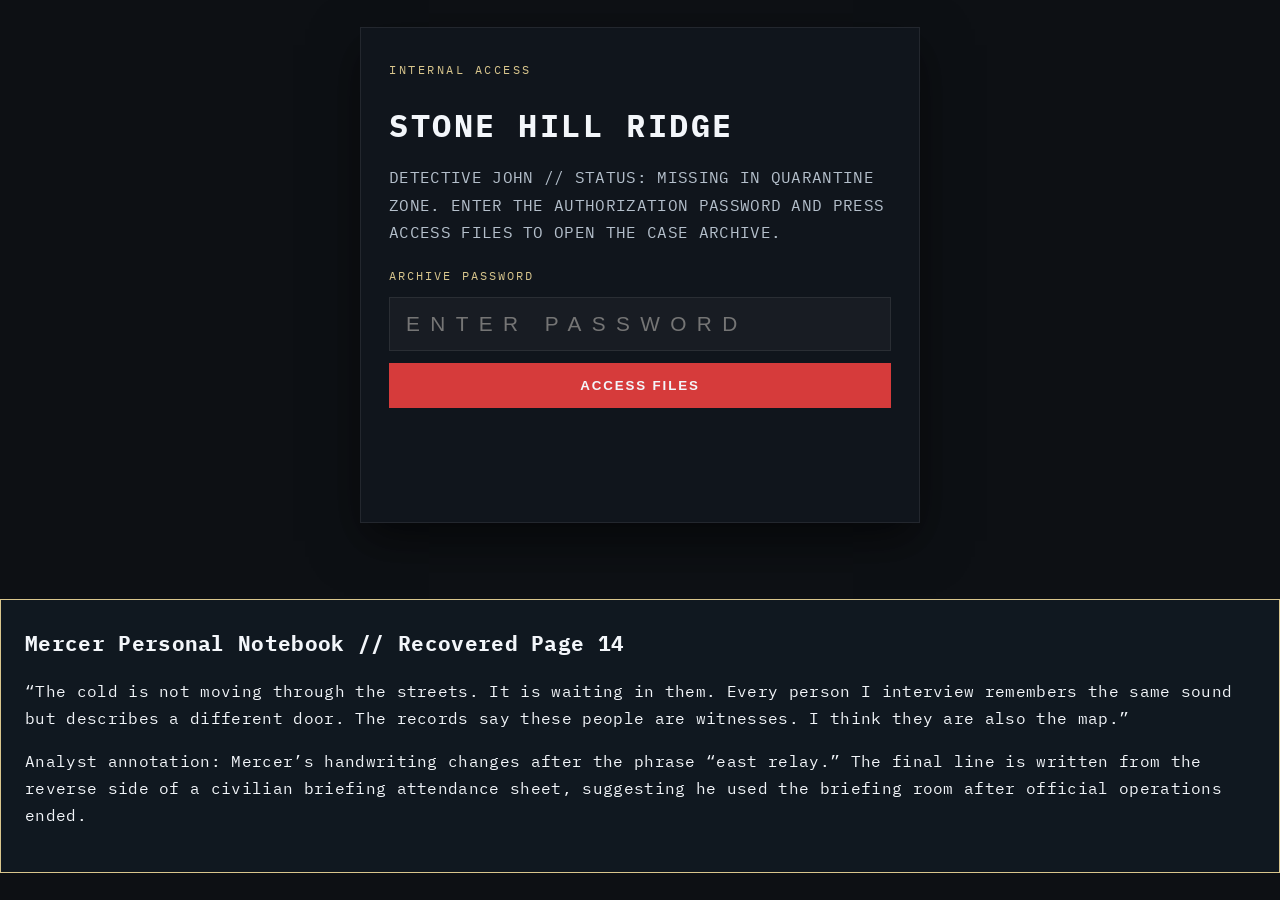
==== index.html @ ef1b730a "Add files via upload" ====
<!DOCTYPE html>
<html lang="en">
  <head>
    <meta charset="UTF-8" />
    <meta name="viewport" content="width=device-width, initial-scale=1.0" />
    <title>Stone Hill Ridge // Case File</title>
    <meta
      name="description"
      content="Restricted internal investigation portal for Stone Hill Ridge, the quarantined town and the disappearance of Detective John."
    />
    <link rel="preconnect" href="https://fonts.googleapis.com" />
    <link rel="preconnect" href="https://fonts.gstatic.com" crossorigin />
    <link
      href="https://fonts.googleapis.com/css2?family=IBM+Plex+Mono:wght@400;500;600;700&display=swap"
      rel="stylesheet"
    />
    <link rel="stylesheet" href="styles.css" />
  </head>
  <body>
    <div class="access-overlay" id="accessOverlay">
      <div class="access-panel">
        <div class="access-topline">INTERNAL ACCESS</div>
        <h1>STONE HILL RIDGE</h1>
        <p>
          DETECTIVE JOHN // STATUS: MISSING IN QUARANTINE ZONE. ENTER THE AUTHORIZATION PASSWORD AND PRESS ACCESS FILES TO OPEN THE CASE ARCHIVE.
        </p>

        <form id="passwordForm" class="password-form" autocomplete="off">
          <label for="password">ARCHIVE PASSWORD</label>
          <input id="password" type="password" maxlength="8" autocomplete="current-password" placeholder="ENTER PASSWORD" required />
          <button type="submit">ACCESS FILES</button>
        </form>

        <p id="lockdownTimer" class="lockdown-timer" aria-live="polite"></p>
        <p id="errorMessage" class="error-message">ACCESS DENIED.</p>
      </div>
      <div class="intel-panel intel-feature">
        <h4>Mercer Personal Notebook // Recovered Page 14</h4>
        <p>“The cold is not moving through the streets. It is waiting in them. Every person I interview remembers the same sound but describes a different door. The records say these people are witnesses. I think they are also the map.”</p>
        <p>Analyst annotation: Mercer’s handwriting changes after the phrase “east relay.” The final line is written from the reverse side of a civilian briefing attendance sheet, suggesting he used the briefing room after official operations ended.</p>
      </div>
    </div>

    <div class="site-shell" id="siteShell">
      <div class="scanlines"></div>

      <header class="topbar">
        <div class="container topbar-inner">
          <div class="brand">
            <div class="brand-mark">DRA</div>
            <div>
              <p class="eyebrow">Department of Red Range Alerts</p>
              <h1>STONE HILL RIDGE</h1>
            </div>
          </div>

          <nav class="main-nav" aria-label="Main navigation">
            <a href="#overview">Overview</a>
            <a href="#reports">Reports</a>
            <a href="#personnel">Personnel</a>
            <a href="#intel">Intel</a>
            <a href="#deep-archive">Deep Archive</a>
            <a href="#civilians">Civilians</a>
            <a href="#data">Data</a>
          </nav>

          <div class="status-pill">
            <span class="dot"></span>
            LOCKDOWN ZONE
          </div>
        </div>
      </header>

      <main id="overview">
        <section class="hero">
          <div class="container hero-grid">
            <div class="hero-copy">
              <p class="tag">D.R.R.A. // DEPARTMENT OF RED RANGE ALERTS // FIELD BRIEFING NO. 17</p>
              <h2>THE FREEZING HAS ENTERED STONE HILL RIDGE.</h2>
              <p>
                Stone Hill Ridge is a sealed municipal district currently operating under emergency quarantine after a rapid and unexplained outbreak of the condition classified as The Freezing. Civil movement is restricted, communications are monitored, and all active investigation remains under federal oversight due to the unresolved disappearance of Detective John Mercer.
              </p>

              <div class="hero-actions">
                <button class="btn btn-primary" id="lockdownButton" type="button">LOCKDOWN ACTIVE</button>
                <a class="btn btn-secondary" href="#intel">VIEW INTEL</a>
              </div>

              <ul class="hero-points">
                <li>Quarantine enforcement remains active across all residential sectors</li>
                <li>Field operators report severe cold-related degeneration and neurological collapse</li>
                <li>Detective John Mercer was last observed entering the archive district before signal loss</li>
              </ul>

              <div class="disclaimer">
                D.R.R.A. NOTICE: THIS FILE CONTAINS RESTRICTED INTEL. UNAUTHORIZED DISCLOSURE, REPRODUCTION, OR LEAKING OF ANY INFORMATION IS PROHIBITED UNDER FEDERAL REGULATION.
              </div>
            </div>

            <div class="hero-panel">
              <div class="panel-card">
                <p class="panel-label">CURRENT STATUS</p>
                <h3>LOCKDOWN</h3>
                <div class="readout">
                  <div>
                    <span>Population</span>
                    <strong>1,420</strong>
                  </div>
                  <div>
                    <span>Casualties</span>
                    <strong>318</strong>
                  </div>
                  <div>
                    <span>Missing</span>
                    <strong>27</strong>
                  </div>
                  <div>
                    <span>Detective John</span>
                    <strong>STATUS: MISSING</strong>
                  </div>
                </div>
              </div>
            </div>
          </div>
        </section>

        <section class="stats">
          <div class="container stats-grid">
            <div class="stat-box">
              <strong>318</strong>
              <span>Casualties</span>
            </div>
            <div class="stat-box">
              <strong>27</strong>
              <span>Missing</span>
            </div>
            <div class="stat-box">
              <strong>14</strong>
              <span>Quarantine Days</span>
            </div>
            <div class="stat-box">
              <strong>01</strong>
              <span>Unresolved Lead</span>
            </div>
          </div>
        </section>

        <section id="reports" class="section about">
          <div class="container split-layout">
            <div>
              <p class="section-tag">OPERATIONS SUMMARY</p>
              <h3>OFFICIAL RESPONSE TO A DEGRADING COMMUNITY EVENT.</h3>
            </div>
            <div>
              <p>
                Following repeated reports of sudden cold exposure, neurological inability, and localized collapses, Stone Hill Ridge was placed under emergency containment. Residents were confined to sector blocks, municipal transit ceased, and all access to the eastern archive corridor was suspended. A number of infection clusters align with former service tunnels and storage depots, suggesting the incident is not isolated to the public health sphere but also to internal administrative disruption.
              </p>
            </div>
          </div>
        </section>

        <section class="section services">
          <div class="container">
            <div class="section-heading">
              <p class="section-tag">CASE FILES</p>
              <h3>INCIDENT REPORTS AND FIELD DOCUMENTS.</h3>
            </div>

            <div class="card-grid">
              <article class="service-card">
                <div class="icon">01</div>
                <h4>Q-17 / Lockdown Directive</h4>
                <p>Emergency quarantine enacted after multiple concurrent failures in municipal response infrastructure and public communication.</p>
              </article>
              <article class="service-card">
                <div class="icon">02</div>
                <h4>Medical Failure Index</h4>
                <p>Symptoms show marked hypothermia, central nervous impairment, and irreversible motor collapse in advanced stages.</p>
              </article>
              <article class="service-card">
                <div class="icon">03</div>
                <h4>East Checkpoint Breach</h4>
                <p>Security records show a gap in surveillance coverage at the ridge access checkpoint preceding the disappearance.</p>
              </article>
              <article class="service-card">
                <div class="icon">04</div>
                <h4>Missing Personnel</h4>
                <p>Detective John Mercer was last seen near the archive intake wing, carrying restricted investigation notes.</p>
              </article>
            </div>
          </div>
        </section>

        <section id="personnel" class="section updates alt-bg">
          <div class="container">
            <div class="section-heading">
              <p class="section-tag">PERSONNEL & INTERCEPTS</p>
              <h3>PRIVATE STATEMENTS AND QUARANTINE NOTES.</h3>
            </div>

            <div class="news-grid">
              <article class="news-item">
                <span class="date">BIOGRAPHY</span>
                <h4>Detective John Mercer</h4>
                <p>Senior field investigator attached to internal security. Mercer was assigned to a restricted trace operation in Stone Hill Ridge after recurring anomalies in public response logs and quarantine administration.</p>
              </article>
              <article class="news-item">
                <span class="date">FIELD NOTE</span>
                <h4>Final Transmission</h4>
                <p>"The town is not sick. It is changing." The transmission cut off approximately 02:17 local time, immediately after the archive relay was disabled.</p>
              </article>
              <article class="news-item">
                <span class="date">EYEWITNESS</span>
                <h4>Resident Statement</h4>
                <p>A civilian witness reported hearing a low mechanical vibration beneath the street before dawn and seeing a figure moving between shuttered windows in the east block.</p>
              </article>
            </div>
          </div>
        </section>

        <section id="intel" class="section data-block">
          <div class="container">
            <div class="section-heading">
              <p class="section-tag">INTELLIGENCE // THE FREEZING</p>
              <h3>FOUNDATIONAL ANALYSIS OF THE OUTBREAK.</h3>
            </div>

            <div class="intel-grid">
              <div class="intel-panel">
                <h4>Primary Symptoms</h4>
                <ul>
                  <li>Severe shivering and rapid core temperature collapse</li>
                  <li>Blue-to-gray skin discoloration, tissue hardening, and frost-like surface damage</li>
                  <li>Progressive speech disruption, memory fragmentation, and disrupted gait</li>
                  <li>Extreme neurological distress followed by sudden loss of motor function</li>
                  <li>Respiratory strain and muscular rigidity in advanced phases</li>
                  <li>Documentation indicates erratic thermal readings even in heated interiors</li>
                </ul>
              </div>

              <div class="intel-panel">
                <h4>Transmission & Pattern Analysis</h4>
                <ul>
                  <li>Exposure patterns cluster near enclosed public spaces and old municipal corridors</li>
                  <li>Cases accelerate after direct contact, contaminated water exposure, and confined air conditions</li>
                  <li>Signal distortion repeats around archive facilities, tunnel networks, and eastern boundary routes</li>
                  <li>Residents report unexplained voices and repeated motion in the dark before symptom onset</li>
                  <li>Outbreak chronology aligns with administrative disruption and failed municipal logging</li>
                  <li>Field teams suggest the condition is responding to environmental stressors rather than conventional infection alone</li>
                </ul>
              </div>
            </div>

            <div class="intel-grid">
              <div class="intel-panel">
                <h4>Archive Index // 001-240</h4>
                <ul>
                  <li>Municipal call logs: 184 entries, 37 partially overwritten</li>
                  <li>Thermal camera reels: 62 hours across four sectors</li>
                  <li>Witness interviews: 91 statements awaiting cross-reference</li>
                  <li>Infrastructure maps: 18 revisions, including two unregistered corridors</li>
                  <li>Medical intake forms: 318 records with inconsistent timestamps</li>
                  <li>Evidence chain is incomplete between the east checkpoint and archive wing</li>
                </ul>
              </div>
              <div class="intel-panel">
                <h4>Working Hypotheses</h4>
                <ul>
                  <li>Subsurface thermal inversion may be carrying the condition through service tunnels</li>
                  <li>Signal interference appears deliberate where public records were altered</li>
                  <li>Symptoms may be amplified by prolonged isolation and repeated low-frequency exposure</li>
                  <li>Several “recovered” residents repeat phrases absent from their prior interviews</li>
                  <li>Detective Mercer may have staged the final transmission to redirect pursuit</li>
                  <li>No hypothesis explains the identical temperature drop in sealed rooms</li>
                </ul>
              </div>
            </div>

            <div class="intel-grid">
              <div class="intel-panel">
                <h4>Evidence Notes // Redacted Review</h4>
                <ul>
                  <li>Object R-07: frost pattern forms on the inside of a locked evidence case</li>
                  <li>Object R-12: cassette recording contains a second voice beneath the official transcript</li>
                  <li>Object R-19: soil sample from the east tunnel remains below freezing in a heated lab</li>
                  <li>Object R-24: missing-person photographs show movement between successive frames</li>
                  <li>Object R-31: access badge used after its registered holder entered medical quarantine</li>
                  <li>All physical samples require insulated handling and dual-witness logging</li>
                </ul>
              </div>
              <div class="intel-panel">
                <h4>Outstanding Questions</h4>
                <ul>
                  <li>Who edited the quarantine order before the first public alert?</li>
                  <li>Why do the archive clocks disagree by exactly seventeen minutes?</li>
                  <li>What is generating the repeated vibration beneath the east block?</li>
                  <li>Why are unaffected residents reporting the same dream sequence?</li>
                  <li>Where did Mercer’s restricted notes go after the relay failure?</li>
                  <li>Can the quarantine boundary be trusted if the records are compromised?</li>
                </ul>
              </div>
            </div>

            <div class="timeline-grid">
              <article class="timeline-item">
                <span class="marker">00:00</span>
                <h4>Initial Disturbance</h4>
                <p>Power flickers and municipal sensors fail in the northern transit corridor.</p>
              </article>
              <article class="timeline-item">
                <span class="marker">02:17</span>
                <h4>Signal Loss</h4>
                <p>Detective John’s final transmission is intercepted before archive relay failure.</p>
              </article>
              <article class="timeline-item">
                <span class="marker">04:42</span>
                <h4>Checkpoint Breach</h4>
                <p>Security logs show an unauthorized opening at the east ridge gate.</p>
              </article>
              <article class="timeline-item">
                <span class="marker">06:03</span>
                <h4>Containment Order</h4>
                <p>Quarantine is expanded after an abrupt rise in severe cold-related collapse.</p>
              </article>
            </div>

            <div class="dossier-grid">
              <div class="dossier-card">
                <span class="label">Affected Districts</span>
                <strong>04</strong>
                <p>North corridor, west housing, archive wing, and east service tunnel.</p>
              </div>
              <div class="dossier-card">
                <span class="label">Reported Voices</span>
                <strong>19</strong>
                <p>Witness accounts of recurring calls from beneath the roads or within sealed rooms.</p>
              </div>
              <div class="dossier-card">
                <span class="label">Nocturnal Movement</span>
                <strong>13</strong>
                <p>Repeated surveillance gaps during midnight hours between building blocks.</p>
              </div>
              <div class="dossier-card">
                <span class="label">Critical Lead</span>
                <strong>01</strong>
                <p>Archive access log indicates organized alteration of local public records.</p>
              </div>
              <div class="dossier-card">
                <span class="label">Archive Records</span>
                <strong>1,284</strong>
                <p>Indexed files, audio reels, maps, lab notes, and sealed correspondence.</p>
              </div>
              <div class="dossier-card">
                <span class="label">Unresolved Signals</span>
                <strong>47</strong>
                <p>Repeating transmissions with no confirmed source inside the quarantine boundary.</p>
              </div>
            </div>
          </div>
        </section>

        <section id="data" class="section quick-links">
          <div class="container">
            <div class="section-heading">
              <p class="section-tag">DATA</p>
              <h3>CASUALTY FIGURES AND OPERATIONAL STATISTICS.</h3>
            </div>

            <div class="data-grid">
              <div class="data-card">
                <span>Total casualties</span>
                <strong>318</strong>
              </div>
              <div class="data-card">
                <span>Hospitalized</span>
                <strong>143</strong>
              </div>
              <div class="data-card">
                <span>Recovered</span>
                <strong>11</strong>
              </div>
              <div class="data-card">
                <span>Active cases</span>
                <strong>204</strong>
              </div>
            </div>
          </div>
        </section>

        <section id="deep-archive" class="section deep-archive alt-bg">
          <div class="container">
            <div class="section-heading">
              <p class="section-tag">DEEP ARCHIVE // 1,000,000 RECORDS</p>
              <h3>THE LONG-READ INTELLIGENCE INDEX.</h3>
            </div>
            <p class="archive-intro">
              Every entry below is cross-linked to the Stone Hill Ridge investigation. Search by district, evidence type, operative, symptom, or lead. Records are ordered by archive confidence, not chronology.
            </p>
            <div class="archive-controls">
              <label for="archiveSearch">SEARCH ALL ARCHIVE RECORDS</label>
              <input id="archiveSearch" type="search" placeholder="TRY: MERCER, TUNNEL, CLOCK, VOICE..." />
              <span id="archiveCount" aria-live="polite"></span>
            </div>
            <div id="archiveList" class="archive-list"></div>
            <p class="archive-note">FULL INDEX DISPLAY // ALL 1,000,000 RECORDS LOADED IN BATCHES</p>
          </div>
        </section>

        <section id="civilians" class="section civilian-briefing">
          <div class="container">
            <div class="section-heading">
              <p class="section-tag">CIVILIAN BRIEFING // 358 OF 547</p>
              <h3>THE PEOPLE WHO HEARD THE TOWN CHANGE.</h3>
            </div>
            <div class="briefing-grid">
              <div class="intel-panel">
                <h4>Briefing Status</h4>
                <ul>
                  <li>547 civilians registered inside the containment boundary</li>
                  <li>358 civilians completed the mandatory briefing</li>
                  <li>189 remain unbriefed, missing, hospitalized, or unreachable</li>
                  <li>Briefings cover tunnel noise, false evacuation routes, and thermal exposure</li>
                  <li>Every attendee received a sector map with the east archive corridor removed</li>
                  <li>Attendance records were altered twice after Mercer disappeared</li>
                </ul>
              </div>
              <div class="intel-panel">
                <h4>Briefing Transcript // Extract</h4>
                <p class="briefing-quote">“If you hear your name beneath the floor, do not answer. If a familiar voice gives you an exit route, verify it against a paper map. If every clock in the room stops together, leave the room without touching the walls.”</p>
                <p>Of the 358 attendees, 41 later reported hearing the warning repeated from outside their homes. Twelve described the voice as their own. Three identified the speaker as Detective John Mercer, despite never meeting him.</p>
              </div>
            </div>
            <div class="dossier-grid">
              <div class="dossier-card"><span class="label">Briefed</span><strong>358</strong><p>Civilians who received the complete quarantine safety briefing.</p></div>
              <div class="dossier-card"><span class="label">Unaccounted</span><strong>189</strong><p>Registered civilians without a verified post-briefing location.</p></div>
              <div class="dossier-card"><span class="label">Repeat Voice Reports</span><strong>41</strong><p>Attendees who heard briefing language repeated after midnight.</p></div>
              <div class="dossier-card"><span class="label">Mercer Identifications</span><strong>03</strong><p>Witnesses who independently named Mercer as the hidden speaker.</p></div>
            </div>
            <div class="archive-controls civilian-controls">
              <label for="civilianSearch">SEARCH CIVILIAN DOSSIERS</label>
              <input id="civilianSearch" type="search" placeholder="TRY: SECTOR 03, TEACHER, VOICE..." />
              <span id="civilianCount" aria-live="polite"></span>
            </div>
            <div id="civilianList" class="archive-list civilian-list"></div>
            <p class="archive-note">FICTIONAL RECORDS // IDENTITIES MASKED // 20 PROFILES REMAIN IN VIEW WHILE SCROLLING</p>
          </div>
        </section>
      </main>

      <div class="report-modal" id="reportModal" role="dialog" aria-modal="true" aria-labelledby="reportTitle" hidden>
        <div class="report-modal-backdrop" data-close-report></div>
        <article class="report-panel">
          <button class="report-close" type="button" data-close-report aria-label="Close intelligence report">CLOSE FILE</button>
          <div class="archive-record-meta" id="reportMeta"></div>
          <h3 id="reportTitle"></h3>
          <div id="reportBody" class="report-body"></div>
        </article>
      </div>

      <footer class="site-footer">
        <div class="container footer-grid">
          <div>
            <h4>D.R.R.A.</h4>
            <p>Department of Red Range Alerts. Restricted quarantine assessment and strategic containment archive for The Freezing outbreak.</p>
          </div>
          <div>
            <h5>OPERATIONS</h5>
            <ul>
              <li>Case file // Active</li>
              <li>Quarantine zone // Secured</li>
              <li>Detective John // Missing</li>
            </ul>
          </div>
          <div>
            <h5>FILE STATUS</h5>
            <ul>
              <li>Reports // 64 files</li>
              <li>Intelligence // Updated</li>
              <li>Access // Restricted</li>
            </ul>
          </div>
        </div>
        <div class="container bottom-bar">
          <p>STONE HILL RIDGE // CLASSIFIED // CASE ACTIVE // D.R.R.A. CONTROL</p>
        </div>
      </footer>
    </div>

    <script src="script.js"></script>
  </body>
</html>
---- styles.css ----
:root {
  --bg: #03070b;
  --bg-2: #0a1016;
  --panel: #101820;
  --panel-alt: #151f2a;
  --panel-strong: #182330;
  --line: rgba(255, 255, 255, 0.08);
  --line-strong: rgba(213, 192, 138, 0.26);
  --text: #f3f6fa;
  --muted: #b5c0cc;
  --soft: #8898a7;
  --gold: #d9c68d;
  --gold-soft: rgba(217, 198, 141, 0.1);
  --red: #d63b3b;
  --red-soft: rgba(214, 59, 59, 0.12);
  --shadow: 0 18px 45px rgba(0, 0, 0, 0.56);
}

* {
  box-sizing: border-box;
}

html {
  scroll-behavior: smooth;
}

body {
  margin: 0;
  font-family: "IBM Plex Mono", "SFMono-Regular", "Consolas", "Liberation Mono", "Courier New", monospace;
  color: var(--text);
  background:
    radial-gradient(circle at top, rgba(255,255,255,0.04), transparent 28%),
    linear-gradient(180deg, #02060a 0%, #0a1017 100%);
  line-height: 1.7;
  letter-spacing: 0.02em;
  text-rendering: optimizeLegibility;
  -webkit-font-smoothing: antialiased;
}

body::before {
  content: "";
  position: fixed;
  inset: 0;
  background-image:
    linear-gradient(rgba(255,255,255,0.015) 1px, transparent 1px),
    linear-gradient(90deg, rgba(255,255,255,0.015) 1px, transparent 1px);
  background-size: 30px 30px;
  pointer-events: none;
}

.scanlines {
  position: fixed;
  inset: 0;
  pointer-events: none;
  background: repeating-linear-gradient(
    to bottom,
    rgba(255,255,255,0.02),
    rgba(255,255,255,0.02) 1px,
    transparent 2px,
    transparent 4px
  );
  opacity: 0.7;
}

a {
  color: inherit;
  text-decoration: none;
}

img {
  max-width: 100%;
  display: block;
}

.container {
  width: min(1120px, calc(100% - 32px));
  margin: 0 auto;
}

.access-overlay {
  position: fixed;
  inset: 0;
  display: grid;
  place-items: center;
  background: rgba(4, 7, 11, 0.96);
  z-index: 999;
}

.access-panel {
  width: min(560px, calc(100% - 32px));
  max-height: calc(100vh - 32px);
  overflow-y: auto;
  background: rgba(17, 22, 29, 0.9);
  border: 1px solid var(--line);
  padding: 32px 28px 26px;
  box-shadow: var(--shadow);
}

.access-topline {
  color: var(--gold);
  font-size: 0.72rem;
  letter-spacing: 0.22em;
  text-transform: uppercase;
  margin-bottom: 18px;
}

.access-panel h1 {
  margin: 0 0 12px;
  font-size: clamp(1.8rem, 2.5vw, 2.8rem);
  color: var(--text);
  letter-spacing: 0.08em;
  text-transform: uppercase;
}

.access-panel p {
  margin: 0 0 20px;
  color: var(--muted);
}

.password-form {
  display: grid;
  gap: 12px;
}

.password-form label {
  font-size: 0.72rem;
  text-transform: uppercase;
  letter-spacing: 0.18em;
  color: var(--gold);
}

.password-form input {
  width: 100%;
  border: 1px solid var(--line);
  background: rgba(255, 255, 255, 0.03);
  color: #fff;
  padding: 14px 16px;
  font-size: 1.3rem;
  letter-spacing: 0.5em;
  outline: none;
}

.password-form button {
  border: 1px solid var(--red);
  background: var(--red);
  color: #f3f6fa;
  padding: 14px 18px;
  font-weight: 700;
  letter-spacing: 0.14em;
  text-transform: uppercase;
  cursor: pointer;
}

.error-message {
  min-height: 24px;
  margin-top: 12px;
  color: #ffb0b0;
  opacity: 0;
  transition: opacity 0.2s ease;
}

.error-message.visible {
  opacity: 1;
}

.lockdown-timer {
  min-height: 20px;
  margin: 12px 0 0;
  color: var(--gold);
  font-size: 0.72rem;
  letter-spacing: 0.14em;
  text-transform: uppercase;
  opacity: 0;
  transition: opacity 0.2s ease;
}

.lockdown-timer.visible {
  opacity: 1;
}

.site-shell {
  display: none;
}

.site-shell.visible {
  display: block;
}

.topbar {
  position: sticky;
  top: 0;
  z-index: 100;
  background: rgba(8, 12, 17, 0.96);
  border-bottom: 1px solid var(--line);
  backdrop-filter: blur(8px);
}

.topbar-inner {
  display: flex;
  align-items: center;
  justify-content: space-between;
  gap: 22px;
  min-height: 84px;
}

.brand {
  display: flex;
  align-items: center;
  gap: 12px;
  color: var(--text);
}

.brand > div:last-child {
  min-width: 0;
}

.brand-mark {
  display: grid;
  place-items: center;
  width: 52px;
  height: 52px;
  border: 1px solid var(--gold);
  background: rgba(215, 195, 141, 0.08);
  color: var(--gold);
  font-weight: 700;
  letter-spacing: 0.08em;
}

.eyebrow {
  margin: 0;
  font-size: 0.65rem;
  letter-spacing: 0.18em;
  color: var(--muted);
  text-transform: uppercase;
}

.brand h1 {
  margin: 0;
  font-size: 0.9rem;
  letter-spacing: 0.14em;
  text-transform: uppercase;
}

.main-nav {
  display: flex;
  align-items: center;
  gap: 24px;
  color: var(--muted);
  font-size: 0.72rem;
  letter-spacing: 0.15em;
  text-transform: uppercase;
}

.main-nav a:hover {
  color: var(--text);
}

.status-pill {
  display: inline-flex;
  align-items: center;
  gap: 8px;
  padding: 0.55rem 0.8rem;
  border: 1px solid var(--line);
  background: rgba(255,255,255,0.02);
  color: var(--text);
  font-size: 0.68rem;
  letter-spacing: 0.17em;
  text-transform: uppercase;
}

.status-pill.locked {
  background: var(--red-soft);
  border-color: rgba(214, 59, 59, 0.4);
}

.disclaimer {
  margin-top: 26px;
  padding: 18px 20px;
  border: 1px solid var(--line-strong);
  background: rgba(186, 73, 73, 0.04);
  color: var(--muted);
  font-size: 0.78rem;
  letter-spacing: 0.08em;
  text-transform: uppercase;
}

.dot {
  width: 8px;
  height: 8px;
  border-radius: 50%;
  background: var(--red);
  box-shadow: 0 0 8px rgba(180, 62, 62, 0.9);
}

.btn {
  display: inline-flex;
  align-items: center;
  justify-content: center;
  border-radius: 0;
  padding: 0.9rem 1.5rem;
  font-weight: 700;
  letter-spacing: 0.12em;
  text-transform: uppercase;
  transition: 0.2s ease;
}

.btn-primary {
  background: var(--red);
  color: #f5f5f5;
  border: 1px solid var(--red);
}

.btn-primary:hover {
  transform: translateY(-1px);
  box-shadow: 0 0 18px rgba(214, 59, 59, 0.2);
}

.btn-secondary {
  background: transparent;
  color: var(--text);
  border: 1px solid var(--line);
}

.hero {
  padding: 90px 0 70px;
  background:
    linear-gradient(180deg, rgba(10, 13, 18, 0.95) 0%, rgba(14, 18, 24, 0.98) 100%),
    linear-gradient(120deg, rgba(217, 198, 141, 0.04), transparent 45%);
}

.hero-grid {
  display: grid;
  grid-template-columns: 1.3fr 0.9fr;
  gap: 42px;
  align-items: center;
}

.tag,
.section-tag {
  margin: 0 0 16px;
  color: var(--red);
  font-weight: 700;
  letter-spacing: 0.14em;
  text-transform: uppercase;
  font-size: 0.68rem;
}

.hero-copy h2 {
  margin: 0;
  font-size: clamp(2.2rem, 3.5vw, 3.8rem);
  line-height: 1.12;
  letter-spacing: 0.04em;
  color: var(--text);
  text-transform: uppercase;
}

.hero-copy p {
  margin-top: 18px;
  max-width: 640px;
  color: var(--muted);
  font-size: 1.04rem;
  text-shadow: 0 0 16px rgba(255,255,255,0.03);
}

.hero-actions {
  display: flex;
  gap: 16px;
  margin-top: 30px;
  flex-wrap: wrap;
}

.hero-points {
  list-style: none;
  padding: 0;
  margin: 30px 0 0;
  display: grid;
  gap: 12px;
  color: var(--text);
  font-weight: 600;
}

.hero-points li::before {
  content: "▣";
  color: var(--gold);
  margin-right: 10px;
}

.hero-panel {
  display: flex;
  justify-content: center;
}

.panel-card {
  width: min(100%, 430px);
  background: var(--panel);
  border: 1px solid var(--line);
  border-radius: 0;
  padding: 28px 24px 22px;
  box-shadow: var(--shadow);
}

.panel-label {
  margin: 0;
  font-size: 0.66rem;
  letter-spacing: 0.18em;
  text-transform: uppercase;
  color: var(--soft);
}

.panel-card h3 {
  margin: 12px 0 18px;
  font-size: 1.7rem;
  letter-spacing: 0.12em;
  color: var(--gold);
}

.readout {
  display: grid;
  gap: 16px;
}

.readout div {
  display: flex;
  justify-content: space-between;
  align-items: center;
  gap: 12px;
  padding: 12px 14px;
  border: 1px solid var(--line);
  background: rgba(255,255,255,0.02);
}

.readout span {
  color: var(--soft);
  font-size: 0.76rem;
  letter-spacing: 0.08em;
  text-transform: uppercase;
}

.readout strong {
  color: var(--text);
  font-size: 1.06rem;
  overflow-wrap: anywhere;
  text-align: right;
}

.section {
  padding: 88px 0;
}

.stats {
  background: var(--panel-alt);
  border-top: 1px solid var(--line);
  border-bottom: 1px solid var(--line);
  padding: 18px 0;
}

.stats-grid {
  display: grid;
  grid-template-columns: repeat(4, minmax(0, 1fr));
  gap: 16px;
}

.stat-box {
  background: rgba(255,255,255,0.02);
  border: 1px solid var(--line);
  padding: 22px 18px;
  text-align: center;
}

.stat-box strong {
  display: block;
  margin-bottom: 8px;
  font-size: clamp(1.8rem, 3vw, 2.5rem);
  color: var(--gold);
  letter-spacing: 0.08em;
}

.stat-box span {
  color: var(--muted);
  letter-spacing: 0.08em;
  text-transform: uppercase;
  font-size: 0.72rem;
}

.split-layout {
  display: grid;
  grid-template-columns: 0.9fr 1.1fr;
  gap: 32px;
  align-items: center;
}

.about h3,
.section-heading h3 {
  margin: 0;
  font-size: clamp(1.7rem, 2.8vw, 2.5rem);
  line-height: 1.35;
  color: var(--text);
  letter-spacing: 0.08em;
  text-transform: uppercase;
}

.about p {
  margin: 0;
  font-size: 1.04rem;
  color: var(--muted);
}

.card-grid,
.news-grid,
.links-grid,
.intel-grid,
.data-grid,
.timeline-grid,
.dossier-grid {
  display: grid;
  gap: 22px;
}

.card-grid {
  grid-template-columns: repeat(4, minmax(0, 1fr));
  margin-top: 34px;
}

.service-card {
  background: var(--panel);
  border: 1px solid var(--line);
  border-radius: 0;
  padding: 26px 22px;
  box-shadow: var(--shadow);
  position: relative;
  overflow: hidden;
}

.service-card::before {
  content: "";
  position: absolute;
  inset: 0 auto auto 0;
  width: 100%;
  height: 2px;
  background: linear-gradient(90deg, var(--gold), transparent);
}

.icon {
  display: inline-flex;
  align-items: center;
  justify-content: center;
  width: 52px;
  height: 52px;
  background: rgba(215, 195, 141, 0.08);
  border: 1px solid rgba(215, 195, 141, 0.35);
  color: var(--gold);
  font-weight: 700;
  margin-bottom: 16px;
}

.service-card h4,
.news-item h4,
.intel-panel h4 {
  margin: 0 0 10px;
  color: var(--text);
  font-size: 1.3rem;
}

.service-card p,
.news-item p,
.site-footer p,
.site-footer li,
.intel-panel li {
  margin: 0;
  color: var(--muted);
}

.intel-panel ul {
  font-size: 0.96rem;
}

.alt-bg {
  background: rgba(255,255,255,0.02);
}

.news-grid {
  grid-template-columns: repeat(3, minmax(0, 1fr));
  margin-top: 34px;
}

.news-item {
  background: var(--panel);
  border: 1px solid var(--line);
  border-radius: 0;
  padding: 26px 22px;
}

.date {
  display: inline-block;
  margin-bottom: 12px;
  color: var(--gold);
  font-size: 0.72rem;
  letter-spacing: 0.14em;
  text-transform: uppercase;
  font-weight: 700;
}

.intel-grid {
  grid-template-columns: repeat(2, minmax(0, 1fr));
  margin-top: 30px;
}

.intel-panel {
  background: var(--panel);
  border: 1px solid var(--line);
  padding: 26px 24px;
}

.intel-panel ul {
  margin: 0;
  padding-left: 18px;
  display: grid;
  gap: 10px;
}

.timeline-grid {
  grid-template-columns: repeat(4, minmax(0, 1fr));
  margin-top: 30px;
}

.timeline-item {
  background: var(--panel);
  border: 1px solid var(--line);
  padding: 22px 18px;
}

.timeline-item .marker {
  display: inline-block;
  margin-bottom: 10px;
  color: var(--gold);
  font-size: 0.68rem;
  letter-spacing: 0.18em;
  text-transform: uppercase;
}

.timeline-item h4 {
  margin: 0 0 10px;
  font-size: 1.05rem;
  letter-spacing: 0.05em;
  text-transform: uppercase;
  color: var(--text);
}

.dossier-grid {
  grid-template-columns: repeat(4, minmax(0, 1fr));
  margin-top: 30px;
}

.dossier-card {
  background: linear-gradient(180deg, rgba(16, 24, 32, 0.95), rgba(10, 15, 20, 0.95));
  border: 1px solid var(--line);
  padding: 20px 18px;
}

.dossier-card .label {
  display: block;
  margin-bottom: 8px;
  color: var(--gold);
  font-size: 0.68rem;
  letter-spacing: 0.14em;
  text-transform: uppercase;
}

.dossier-card strong {
  display: block;
  color: var(--text);
  font-size: 1.7rem;
  margin-bottom: 8px;
}

.dossier-card p {
  margin: 0;
  color: var(--muted);
}

.data-grid {
  grid-template-columns: repeat(4, minmax(0, 1fr));
  margin-top: 30px;
}

.data-card {
  background: var(--panel);
  border: 1px solid var(--line);
  padding: 24px 20px;
  text-align: center;
}

.data-card span {
  display: block;
  color: var(--muted);
  font-size: 0.72rem;
  letter-spacing: 0.14em;
  text-transform: uppercase;
  margin-bottom: 10px;
}

.data-card strong {
  color: var(--text);
  font-size: clamp(1.9rem, 3vw, 2.5rem);
}

.archive-intro {
  max-width: 780px;
  margin: 22px 0 0;
  color: var(--muted);
}

.archive-controls {
  display: grid;
  grid-template-columns: auto minmax(220px, 1fr) auto;
  align-items: center;
  gap: 16px;
  margin: 30px 0 18px;
}

.archive-controls label,
.archive-count {
  color: var(--gold);
  font-size: 0.68rem;
  letter-spacing: 0.14em;
  text-transform: uppercase;
}

.archive-controls input {
  width: 100%;
  padding: 13px 14px;
  border: 1px solid var(--line);
  background: var(--panel);
  color: var(--text);
  font: inherit;
}

.archive-list {
  position: relative;
  max-height: 720px;
  overflow-y: auto;
  padding-right: 8px;
}

.archive-record {
  position: absolute;
  left: 0;
  right: 8px;
  height: 106px;
  border-left: 2px solid var(--gold);
  background: rgba(16, 24, 32, 0.72);
  padding: 14px 18px;
  cursor: pointer;
  transition: background 0.2s ease, border-color 0.2s ease;
}

.archive-record:hover,
.archive-record:focus {
  background: rgba(217, 198, 141, 0.1);
  border-color: var(--red);
  outline: none;
}

.archive-record-meta {
  margin-bottom: 5px;
  color: var(--gold);
  font-size: 0.65rem;
  letter-spacing: 0.12em;
}

.archive-record p {
  margin: 0;
  color: var(--muted);
  font-size: 0.88rem;
  display: -webkit-box;
  -webkit-line-clamp: 3;
  -webkit-box-orient: vertical;
  overflow: hidden;
}

.civilian-list {
  height: 77574px;
}

.civilian-record {
  height: 132px;
}

.civilian-record strong {
  color: var(--text);
}

.civilian-controls {
  margin-top: 34px;
}

.archive-note {
  margin: 14px 0 0;
  color: var(--soft);
  font-size: 0.68rem;
  letter-spacing: 0.1em;
  text-transform: uppercase;
}

.briefing-grid {
  display: grid;
  grid-template-columns: 1fr 1fr;
  gap: 22px;
  margin-top: 30px;
}

.briefing-quote {
  color: var(--gold);
  font-size: 1.05rem;
  line-height: 1.8;
}

.intel-feature {
  margin-top: 22px;
  border-color: var(--gold);
}

.intel-feature p + p {
  margin-top: 14px;
}

body.report-open {
  overflow: hidden;
}

.report-modal[hidden] {
  display: none;
}

.report-modal {
  position: fixed;
  inset: 0;
  z-index: 1100;
  display: grid;
  place-items: center;
  padding: 24px;
}

.report-modal-backdrop {
  position: absolute;
  inset: 0;
  background: rgba(3, 7, 11, 0.88);
}

.report-panel {
  position: relative;
  width: min(860px, 100%);
  max-height: min(900px, calc(100vh - 48px));
  overflow-y: auto;
  padding: 34px;
  background: var(--panel);
  border: 1px solid var(--gold);
  box-shadow: var(--shadow);
}

.report-close {
  float: right;
  border: 1px solid var(--line);
  background: transparent;
  color: var(--muted);
  padding: 8px 12px;
  font: inherit;
  font-size: 0.68rem;
  letter-spacing: 0.12em;
  cursor: pointer;
}

.report-panel h3 {
  clear: both;
  margin: 28px 0 22px;
  color: var(--text);
  letter-spacing: 0.08em;
}

.report-body {
  color: var(--muted);
}

.report-lead {
  padding: 18px;
  border-left: 2px solid var(--red);
  background: var(--red-soft);
  color: var(--text);
}

.report-body section {
  margin-top: 24px;
  padding-top: 20px;
  border-top: 1px solid var(--line);
}

.report-body h4 {
  margin: 0 0 8px;
  color: var(--gold);
  font-size: 0.82rem;
  letter-spacing: 0.14em;
  text-transform: uppercase;
}

.report-body p {
  margin: 0;
}

.report-signoff {
  margin-top: 28px;
  padding-top: 18px;
  border-top: 1px solid var(--line-strong);
  color: var(--gold);
  font-size: 0.7rem;
  letter-spacing: 0.1em;
}

.links-grid {
  grid-template-columns: repeat(3, minmax(0, 1fr));
  margin-top: 30px;
}

.links-grid a {
  display: flex;
  align-items: center;
  min-height: 72px;
  padding: 20px 22px;
  background: var(--panel);
  border: 1px solid var(--line);
  color: var(--text);
  font-weight: 700;
  letter-spacing: 0.08em;
  text-transform: uppercase;
}

.site-footer {
  background: rgba(8, 12, 17, 0.96);
  border-top: 1px solid var(--line);
  color: var(--text);
  padding-top: 62px;
}

.footer-grid {
  display: grid;
  grid-template-columns: 1.2fr 1fr 1fr;
  gap: 28px;
}

.briefing-grid {
  grid-template-columns: 1fr;
}

.site-footer h4,
.site-footer h5 {
  margin: 0 0 14px;
  letter-spacing: 0.08em;
  text-transform: uppercase;
}

.site-footer ul {
  margin: 0;
  padding: 0;
  list-style: none;
  display: grid;
  gap: 8px;
}

.bottom-bar {
  border-top: 1px solid rgba(255,255,255,0.08);
  margin-top: 34px;
  padding: 18px 0 28px;
}

.bottom-bar p {
  color: var(--gold);
  letter-spacing: 0.14em;
  text-transform: uppercase;
  font-size: 0.7rem;
}

@media (max-width: 900px) {
  .hero-grid,
  .split-layout,
  .card-grid,
  .news-grid,
  .links-grid,
  .intel-grid,
  .data-grid,
  .timeline-grid,
  .dossier-grid,
  .footer-grid {
    grid-template-columns: 1fr 1fr;
  }

  .main-nav {
    display: flex;
    flex: 1 0 100%;
    order: 3;
    gap: 18px;
    overflow-x: auto;
    padding: 2px 0 4px;
    scrollbar-width: thin;
  }

  .main-nav a {
    flex: 0 0 auto;
    white-space: nowrap;
  }
}

@media (max-width: 640px) {
  .hero-grid,
  .split-layout,
  .card-grid,
  .news-grid,
  .links-grid,
  .intel-grid,
  .data-grid,
  .timeline-grid,
  .dossier-grid,
  .footer-grid,
  .stats-grid {
    grid-template-columns: 1fr;
  }

  .archive-controls {
    grid-template-columns: 1fr;
    gap: 8px;
  }

  .topbar-inner {
    flex-wrap: wrap;
    padding: 12px 0;
  }

  .brand {
    min-width: 0;
    flex: 1;
  }

  .eyebrow {
    white-space: nowrap;
    overflow: hidden;
    text-overflow: ellipsis;
  }

  .status-pill {
    flex: 0 0 auto;
    max-width: 48%;
    overflow: hidden;
    text-overflow: ellipsis;
    white-space: nowrap;
  }

  .hero {
    padding-top: 70px;
  }

  .brand h1 {
    font-size: 0.7rem;
    letter-spacing: 0.08em;
  }

  .hero-copy h2 {
    font-size: 2.1rem;
  }

  .btn {
    width: 100%;
  }

  .hero-actions {
    flex-direction: column;
  }

  .readout div {
    align-items: flex-start;
  }
}
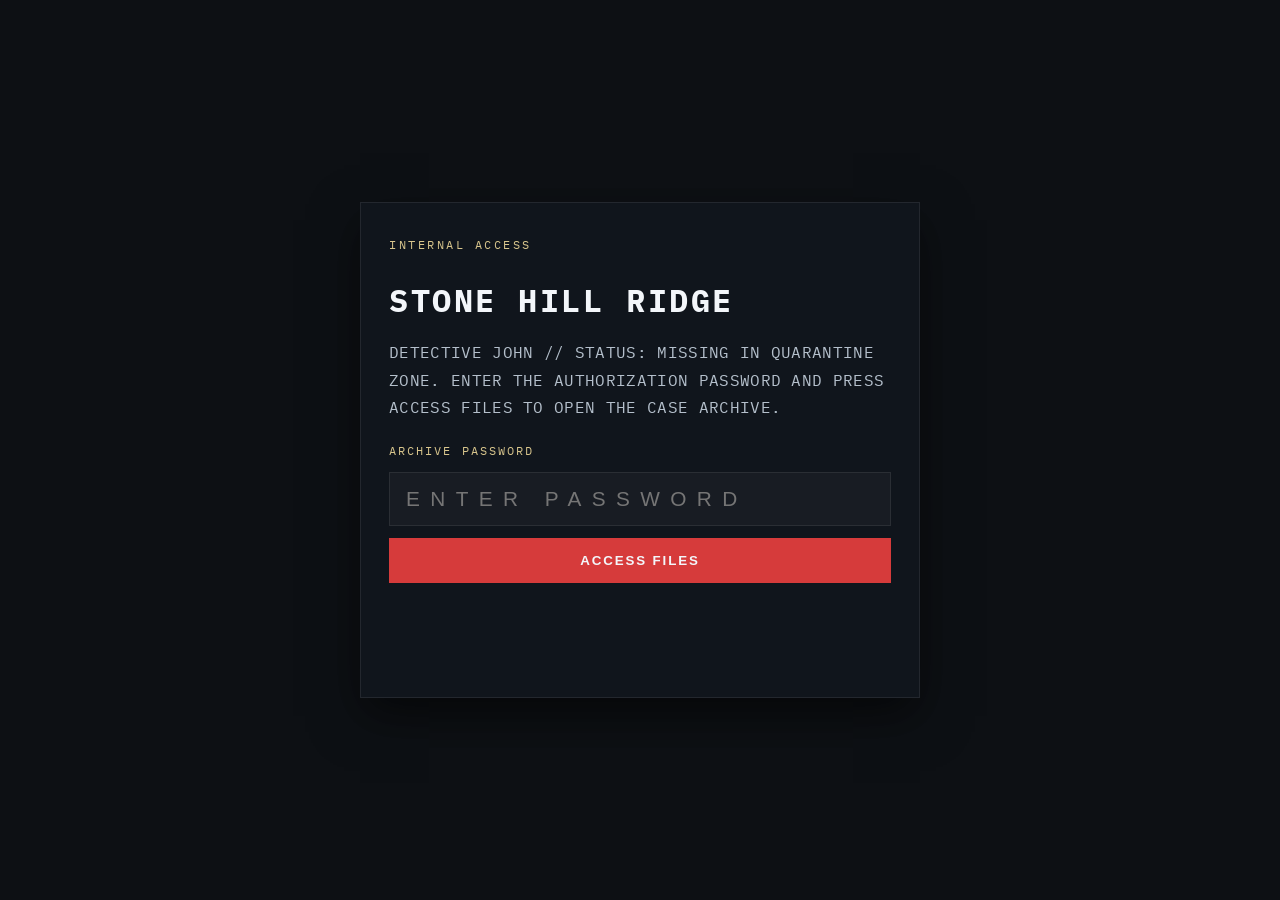
==== commit cfdec650: "Add files via upload" ====
--- a/index.html
+++ b/index.html
@@ -34,11 +34,6 @@
         <p id="lockdownTimer" class="lockdown-timer" aria-live="polite"></p>
         <p id="errorMessage" class="error-message">ACCESS DENIED.</p>
       </div>
-      <div class="intel-panel intel-feature">
-        <h4>Mercer Personal Notebook // Recovered Page 14</h4>
-        <p>“The cold is not moving through the streets. It is waiting in them. Every person I interview remembers the same sound but describes a different door. The records say these people are witnesses. I think they are also the map.”</p>
-        <p>Analyst annotation: Mercer’s handwriting changes after the phrase “east relay.” The final line is written from the reverse side of a civilian briefing attendance sheet, suggesting he used the briefing room after official operations ended.</p>
-      </div>
     </div>
 
     <div class="site-shell" id="siteShell">
@@ -61,6 +56,7 @@
             <a href="#intel">Intel</a>
             <a href="#deep-archive">Deep Archive</a>
             <a href="#civilians">Civilians</a>
+            <a href="#founder">Founder</a>
             <a href="#data">Data</a>
           </nav>
 
@@ -237,6 +233,11 @@
                   <li>Documentation indicates erratic thermal readings even in heated interiors</li>
                 </ul>
               </div>
+              <div class="intel-panel intel-feature">
+                <h4>Mercer Personal Notebook // Recovered Page 14</h4>
+                <p>“The cold is not moving through the streets. It is waiting in them. Every person I interview remembers the same sound but describes a different door. The records say these people are witnesses. I think they are also the map.”</p>
+                <p>Analyst annotation: Mercer’s handwriting changes after the phrase “east relay.” The final line is written from the reverse side of a civilian briefing attendance sheet, suggesting he used the briefing room after official operations ended.</p>
+              </div>
 
               <div class="intel-panel">
                 <h4>Transmission & Pattern Analysis</h4>
@@ -443,6 +444,39 @@
             </div>
             <div id="civilianList" class="archive-list civilian-list"></div>
             <p class="archive-note">FICTIONAL RECORDS // IDENTITIES MASKED // 20 PROFILES REMAIN IN VIEW WHILE SCROLLING</p>
+          </div>
+        </section>
+
+        <section id="founder" class="section founder-file">
+          <div class="container">
+            <div class="section-heading">
+              <p class="section-tag">ORIGIN FILE // FOUNDER BIOGRAPHY</p>
+              <h3>THE MAN WHO BUILT THE TOWN OVER THE COLD.</h3>
+            </div>
+            <div class="founder-layout">
+              <div class="intel-panel">
+                <h4>Edmund Vale // 1889-1964</h4>
+                <p>Edmund Vale founded Stone Hill Ridge after discovering a naturally heated mineral seam beneath the eastern ridge. Public records describe him as a civic engineer who brought work, power, and a permanent water supply to an isolated valley. Private papers show a different ambition: Vale believed the seam could preserve memory by storing heat, sound, and electrical impulse inside the rock.</p>
+                <p>He built the first service tunnels around the seam, then placed the town archive directly above its deepest chamber. The archive was not chosen for convenience. It was designed as a listening station.</p>
+              </div>
+              <div class="intel-panel">
+                <h4>Founder’s Private Account</h4>
+                <p class="briefing-quote">“The ridge does not give warmth. It returns what it has been given. We fed it voices, names, and the movement of the town. One day it will return the pattern.”</p>
+                <p>Vale’s final biography draft ends three pages before his recorded death. The missing pages were later found in Mercer’s evidence locker, written over with the same spiral mark reported by civilians.</p>
+              </div>
+            </div>
+            <div class="intel-panel founder-reveal">
+              <h4>What Actually Happened // Reconstruction</h4>
+              <ol>
+                <li>Vale’s experiments connected the municipal clock network, archive relay, reservoir pumps, and tunnel lighting into one repeating electrical circuit.</li>
+                <li>The circuit stored fragments of voices and movement from the town, creating a physical record beneath the ridge.</li>
+                <li>When the east relay was restarted during the modern quarantine, the stored pattern began replaying through pipes, walls, radios, and human memory.</li>
+                <li>The Freezing is the body’s response to that replay: temperature loss, neurological disruption, and the sensation of becoming someone else.</li>
+                <li>Mercer discovered that the outbreak was not random. He entered the archive to shut down the original circuit and was absorbed into the repeating signal.</li>
+                <li>The altered records and missing civilians exist because the town is attempting to complete the pattern with enough living witnesses to reproduce its founder’s memory.</li>
+              </ol>
+              <p class="disclaimer">ASSESSMENT: HIGH CONFIDENCE // FOUNDATIONAL RECORD RESTORED // DO NOT RESTART EAST RELAY</p>
+            </div>
           </div>
         </section>
       </main>
--- a/styles.css
+++ b/styles.css
@@ -824,6 +824,34 @@
   margin-top: 14px;
 }
 
+.founder-layout {
+  display: grid;
+  grid-template-columns: 1fr 1fr;
+  gap: 22px;
+  margin-top: 30px;
+}
+
+.founder-layout p + p {
+  margin-top: 14px;
+}
+
+.founder-reveal {
+  margin-top: 22px;
+  border-color: var(--red);
+}
+
+.founder-reveal ol {
+  margin: 0;
+  padding-left: 22px;
+  color: var(--muted);
+  display: grid;
+  gap: 12px;
+}
+
+.founder-reveal .disclaimer {
+  margin-bottom: 0;
+}
+
 body.report-open {
   overflow: hidden;
 }
@@ -947,6 +975,10 @@
 }
 
 .briefing-grid {
+  grid-template-columns: 1fr;
+}
+
+.founder-layout {
   grid-template-columns: 1fr;
 }
 
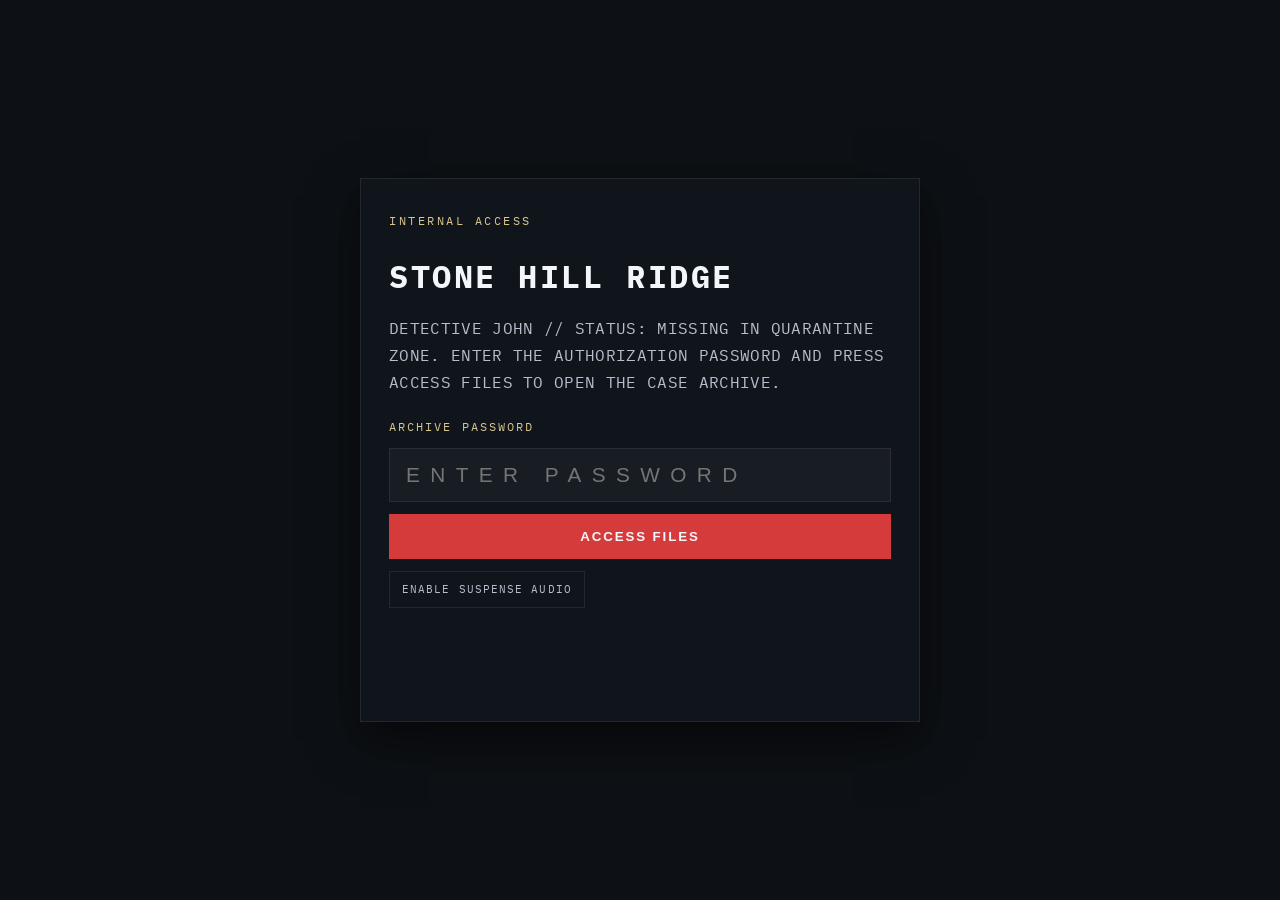
==== commit 77b9d8db: "Add suspense audio controls to both websites" ====
--- a/index.html
+++ b/index.html
@@ -30,6 +30,7 @@
           <input id="password" type="password" maxlength="8" autocomplete="current-password" placeholder="ENTER PASSWORD" required />
           <button type="submit">ACCESS FILES</button>
         </form>
+        <button class="audio-toggle" id="audioToggle" type="button">ENABLE SUSPENSE AUDIO</button>
 
         <p id="lockdownTimer" class="lockdown-timer" aria-live="polite"></p>
         <p id="errorMessage" class="error-message">ACCESS DENIED.</p>
@@ -57,6 +58,7 @@
             <a href="#deep-archive">Deep Archive</a>
             <a href="#civilians">Civilians</a>
             <a href="#founder">Founder</a>
+            <a href="#specimen">Specimen</a>
             <a href="#data">Data</a>
           </nav>
 
@@ -451,12 +453,13 @@
           <div class="container">
             <div class="section-heading">
               <p class="section-tag">ORIGIN FILE // FOUNDER BIOGRAPHY</p>
-              <h3>THE MAN WHO BUILT THE TOWN OVER THE COLD.</h3>
+              <h3>THE TOWN BUILT OVER THE COLD.</h3>
             </div>
             <div class="founder-layout">
               <div class="intel-panel">
-                <h4>Edmund Vale // 1889-1964</h4>
-                <p>Edmund Vale founded Stone Hill Ridge after discovering a naturally heated mineral seam beneath the eastern ridge. Public records describe him as a civic engineer who brought work, power, and a permanent water supply to an isolated valley. Private papers show a different ambition: Vale believed the seam could preserve memory by storing heat, sound, and electrical impulse inside the rock.</p>
+                <h4>Stone Hill Ridge // Founded 1574</h4>
+                <p>Stone Hill Ridge was built in 1574 around a naturally warm mineral seam beneath the eastern ridge. For centuries, residents treated the warmth as a blessing and built homes, wells, chapels, and service roads directly over the buried network.</p>
+                <p>Edmund Vale became the founder of the modern research program. In 1935, his first expedition uncovered a pale fungal growth threaded through the warm rock. Vale called it <em>Mycotherma memoria</em> and mistook its root network for a natural recording system.</p>
                 <p>He built the first service tunnels around the seam, then placed the town archive directly above its deepest chamber. The archive was not chosen for convenience. It was designed as a listening station.</p>
               </div>
               <div class="intel-panel">
@@ -468,14 +471,54 @@
             <div class="intel-panel founder-reveal">
               <h4>What Actually Happened // Reconstruction</h4>
               <ol>
-                <li>Vale’s experiments connected the municipal clock network, archive relay, reservoir pumps, and tunnel lighting into one repeating electrical circuit.</li>
+                <li>The 1574 settlement was built over an older fungal root system that no one understood.</li>
+                <li>Vale’s 1935 research connected the municipal clock network, archive relay, reservoir pumps, and tunnel lighting into one repeating electrical circuit.</li>
                 <li>The circuit stored fragments of voices and movement from the town, creating a physical record beneath the ridge.</li>
                 <li>When the east relay was restarted during the modern quarantine, the stored pattern began replaying through pipes, walls, radios, and human memory.</li>
                 <li>The Freezing is the body’s response to that replay: temperature loss, neurological disruption, and the sensation of becoming someone else.</li>
                 <li>Mercer discovered that the outbreak was not random. He entered the archive to shut down the original circuit and was absorbed into the repeating signal.</li>
-                <li>The altered records and missing civilians exist because the town is attempting to complete the pattern with enough living witnesses to reproduce its founder’s memory.</li>
+                <li>The altered records and missing civilians suggest the town is attempting to complete a pattern, but its final purpose remains unknown.</li>
               </ol>
-              <p class="disclaimer">ASSESSMENT: HIGH CONFIDENCE // FOUNDATIONAL RECORD RESTORED // DO NOT RESTART EAST RELAY</p>
+              <p class="disclaimer">ASSESSMENT: CLIMAX ACTIVE // NO FINAL OUTCOME CONFIRMED // DO NOT RESTART EAST RELAY</p>
+            </div>
+          </div>
+        </section>
+
+        <section id="specimen" class="section specimen-file">
+          <div class="container">
+            <div class="section-heading">
+              <p class="section-tag">BIOHAZARD FILE // SPECIMEN F-01</p>
+              <h3>THE INFECTED HOST THAT FREEZES THE LIVING.</h3>
+            </div>
+            <div class="specimen-layout">
+              <div class="intel-panel">
+                <h4>Specimen Description</h4>
+                <p>Specimen F-01 is a formerly human host recovered from the east service tunnel. The body remains upright without muscular support, with gray-blue skin, glasslike frost across the joints, and a network of hair-thin fungal roots visible beneath the skin. The host does not speak normally. It repeats fragments of names, evacuation instructions, and Detective Mercer’s final transmission.</p>
+                <ul>
+                  <li>Core temperature remains below freezing in a heated containment room</li>
+                  <li>Root growth follows nerves, blood vessels, and old electrical conduit</li>
+                  <li>Host becomes active when another person answers its voice</li>
+                  <li>Contact causes localized freezing before visible fungal growth begins</li>
+                  <li>Frosted surfaces retain fingerprints that do not match the host</li>
+                </ul>
+              </div>
+              <div class="intel-panel">
+                <h4>Transmission Mechanism</h4>
+                <p>The plague is a subterranean mushroom colony, not a conventional airborne infection. Its roots travel through damp soil, pipes, foundation cracks, and electrical channels. An infected host spreads the colony by freezing nearby tissue: the sudden temperature drop ruptures cells, releases microscopic spores, and gives the roots a new path into the victim.</p>
+                <p>Voice contact appears to accelerate the process. The fungus copies familiar speech from the archive circuit, causing victims to approach the host or answer it. The infected do not hunt randomly; they repeat the pattern Vale designed.</p>
+              </div>
+            </div>
+            <div class="intel-panel specimen-reveal">
+              <h4>Containment Report // Why The Town Is Cold</h4>
+              <ol>
+                <li>The 1574 settlement was built over an older fungal root system that no one understood.</li>
+                <li>Vale’s research, begun in 1935, taught the colony to retain heat, sound, and electrical impulse.</li>
+                <li>The east relay supplied enough current to awaken the roots and carry stored voices through the town’s infrastructure.</li>
+                <li>The first infected host froze a maintenance worker at the reservoir, creating the first active secondary colony.</li>
+                <li>Each subsequent host became a mobile root node, linking homes, shelters, tunnels, and the archive into one organism.</li>
+                <li>Mercer learned that destroying the host without severing the roots would spread the spores farther, which is why he entered the archive alone.</li>
+              </ol>
+              <p class="disclaimer">BIOHAZARD STATUS: ACTIVE // DO NOT APPROACH A SPEAKING HOST // DO NOT RESTART THE EAST RELAY</p>
             </div>
           </div>
         </section>
@@ -513,6 +556,11 @@
               <li>Access // Restricted</li>
             </ul>
           </div>
+          <div class="footer-contact">
+            <h5>SECURE CONTACT</h5>
+            <p>Emergency relay for verified D.R.R.A. personnel only.</p>
+            <a href="tel:+639764324381">+63 976 432 4381</a>
+          </div>
         </div>
         <div class="container bottom-bar">
           <p>STONE HILL RIDGE // CLASSIFIED // CASE ACTIVE // D.R.R.A. CONTROL</p>
--- a/styles.css
+++ b/styles.css
@@ -151,6 +151,18 @@
   cursor: pointer;
 }
 
+.audio-toggle {
+  margin-top: 12px;
+  border: 1px solid var(--line);
+  background: transparent;
+  color: var(--muted);
+  padding: 8px 12px;
+  font: inherit;
+  font-size: 0.68rem;
+  letter-spacing: 0.1em;
+  cursor: pointer;
+}
+
 .error-message {
   min-height: 24px;
   margin-top: 12px;
@@ -285,6 +297,8 @@
 }
 
 .dot {
+  display: inline-block;
+  flex: 0 0 8px;
   width: 8px;
   height: 8px;
   border-radius: 50%;
@@ -852,6 +866,31 @@
   margin-bottom: 0;
 }
 
+.specimen-layout {
+  display: grid;
+  grid-template-columns: 1fr 1fr;
+  gap: 22px;
+  margin-top: 30px;
+}
+
+.specimen-layout p + p {
+  margin-top: 14px;
+}
+
+.specimen-layout ul,
+.specimen-reveal ol {
+  margin: 18px 0 0;
+  padding-left: 22px;
+  color: var(--muted);
+  display: grid;
+  gap: 10px;
+}
+
+.specimen-reveal {
+  margin-top: 22px;
+  border-color: var(--red);
+}
+
 body.report-open {
   overflow: hidden;
 }
@@ -982,11 +1021,234 @@
   grid-template-columns: 1fr;
 }
 
+.specimen-layout {
+  grid-template-columns: 1fr;
+}
+
 .site-footer h4,
 .site-footer h5 {
   margin: 0 0 14px;
   letter-spacing: 0.08em;
   text-transform: uppercase;
+}
+
+.footer-contact a {
+  display: inline-block;
+  margin-top: 8px;
+  color: var(--gold);
+  letter-spacing: 0.1em;
+}
+
+.welcome-page {
+  min-height: 100vh;
+  display: grid;
+  place-items: center;
+  padding: 32px 16px;
+}
+
+.welcome-shell {
+  width: min(900px, 100%);
+  text-align: center;
+}
+
+.welcome-shell h1 {
+  margin: 0;
+  font-size: clamp(2rem, 5vw, 4.5rem);
+  letter-spacing: 0.08em;
+}
+
+.welcome-subtitle {
+  color: var(--muted);
+  letter-spacing: 0.16em;
+  font-size: 0.72rem;
+}
+
+.welcome-video {
+  margin: 32px 0 24px;
+  border: 1px solid var(--gold);
+  background: #020509;
+  box-shadow: var(--shadow);
+}
+
+.video-screen {
+  position: relative;
+  min-height: 430px;
+  display: grid;
+  place-items: center;
+  overflow: hidden;
+  background: radial-gradient(circle, rgba(217, 198, 141, 0.14), transparent 45%), #050b10;
+}
+
+.video-scan {
+  position: absolute;
+  inset: 0;
+  background: repeating-linear-gradient(to bottom, rgba(255,255,255,0.06), rgba(255,255,255,0.06) 1px, transparent 2px, transparent 5px);
+  animation: scan 5s linear infinite;
+}
+
+.video-frame {
+  position: relative;
+  display: grid;
+  gap: 14px;
+  padding: 0 24px;
+  color: var(--gold);
+  letter-spacing: 0.18em;
+  z-index: 1;
+  line-height: 1.5;
+}
+
+.video-frame strong {
+  font-size: clamp(2.4rem, 8vw, 5.5rem);
+  color: var(--text);
+}
+
+.video-frame.compact-scene {
+  gap: 10px;
+}
+
+.video-frame.compact-scene strong {
+  font-size: clamp(1.4rem, 3vw, 2.4rem);
+}
+
+.video-frame.compact-scene span:not(.video-corner),
+.video-frame.compact-scene small {
+  font-size: clamp(0.46rem, 0.85vw, 0.58rem);
+  line-height: 1.3;
+}
+
+.video-frame small,
+.video-corner {
+  color: var(--muted);
+  font-size: 0.68rem;
+}
+
+.video-frame span:not(.video-corner),
+.video-frame small {
+  max-width: 520px;
+  font-size: clamp(0.56rem, 1.5vw, 0.72rem);
+  line-height: 1.45;
+}
+
+.signal-orbit {
+  position: absolute;
+  top: 50%;
+  left: 50%;
+  width: 280px;
+  height: 280px;
+  border: 1px solid rgba(217, 198, 141, 0.24);
+  border-radius: 50%;
+  transform: translate(-50%, -50%);
+  animation: orbit-spin 12s linear infinite;
+  pointer-events: none;
+  opacity: 0.42;
+}
+
+.signal-orbit::before,
+.signal-orbit::after {
+  content: "";
+  position: absolute;
+  inset: 18%;
+  border: 1px solid rgba(217, 198, 141, 0.16);
+  border-radius: 50%;
+}
+
+.signal-orbit::after {
+  inset: 38%;
+  background: var(--red);
+  box-shadow: 0 0 30px var(--red);
+  border: 0;
+}
+
+.signal-orbit span {
+  position: absolute;
+  width: 7px;
+  height: 7px;
+  border-radius: 50%;
+  background: var(--gold);
+  box-shadow: 0 0 12px var(--gold);
+}
+
+.signal-orbit span:nth-child(1) { top: 12%; left: 48%; }
+.signal-orbit span:nth-child(2) { right: 14%; bottom: 26%; }
+.signal-orbit span:nth-child(3) { left: 18%; bottom: 20%; }
+
+.video-corner {
+  position: absolute;
+  top: -80px;
+  left: 0;
+}
+
+.video-frame > :not(.signal-orbit) {
+  position: relative;
+  z-index: 2;
+}
+
+.video-caption {
+  position: absolute;
+  bottom: 28px;
+  color: var(--text);
+  letter-spacing: 0.12em;
+  animation: caption-glow 2s ease-in-out infinite;
+}
+
+.video-progress {
+  height: 3px;
+  background: rgba(255,255,255,0.08);
+}
+
+.video-progress span {
+  display: block;
+  width: 0;
+  height: 100%;
+  background: var(--red);
+  box-shadow: 0 0 12px var(--red);
+}
+
+.video-controls {
+  display: flex;
+  justify-content: space-between;
+  gap: 16px;
+  padding: 12px 16px;
+  color: var(--gold);
+  font-size: 0.68rem;
+  letter-spacing: 0.12em;
+  flex-wrap: wrap;
+}
+
+.video-status {
+  display: inline-flex;
+  align-items: center;
+  gap: 9px;
+  min-width: 0;
+}
+
+.video-controls button {
+  border: 1px solid var(--line);
+  background: transparent;
+  color: var(--text);
+  padding: 7px 10px;
+  font: inherit;
+  cursor: pointer;
+}
+
+.welcome-copy {
+  max-width: 700px;
+  margin: 0 auto 26px;
+  color: var(--muted);
+}
+
+@keyframes scan {
+  from { transform: translateY(-8%); }
+  to { transform: translateY(8%); }
+}
+
+@keyframes caption-glow {
+  0%, 100% { opacity: 0.65; }
+  50% { opacity: 1; }
+}
+
+@keyframes orbit-spin {
+  to { transform: translate(-50%, -50%) rotate(360deg); }
 }
 
 .site-footer ul {
